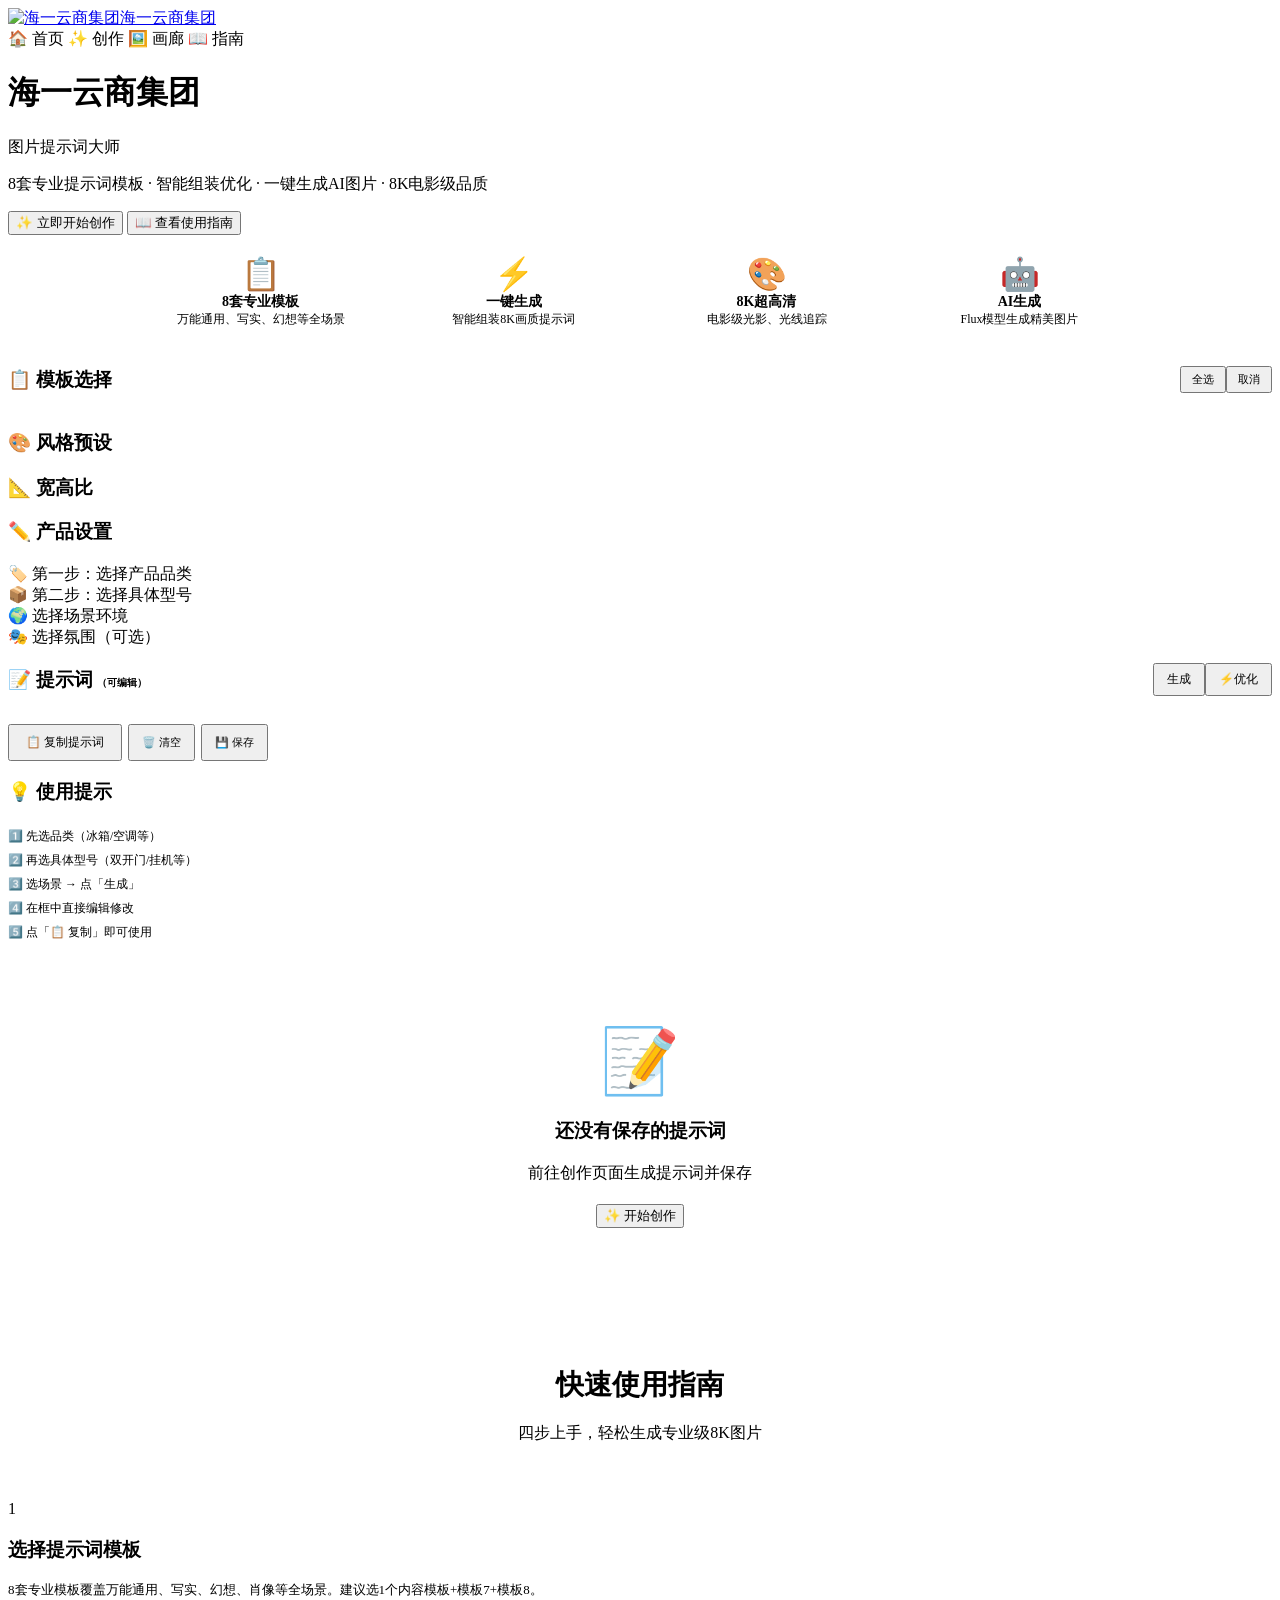
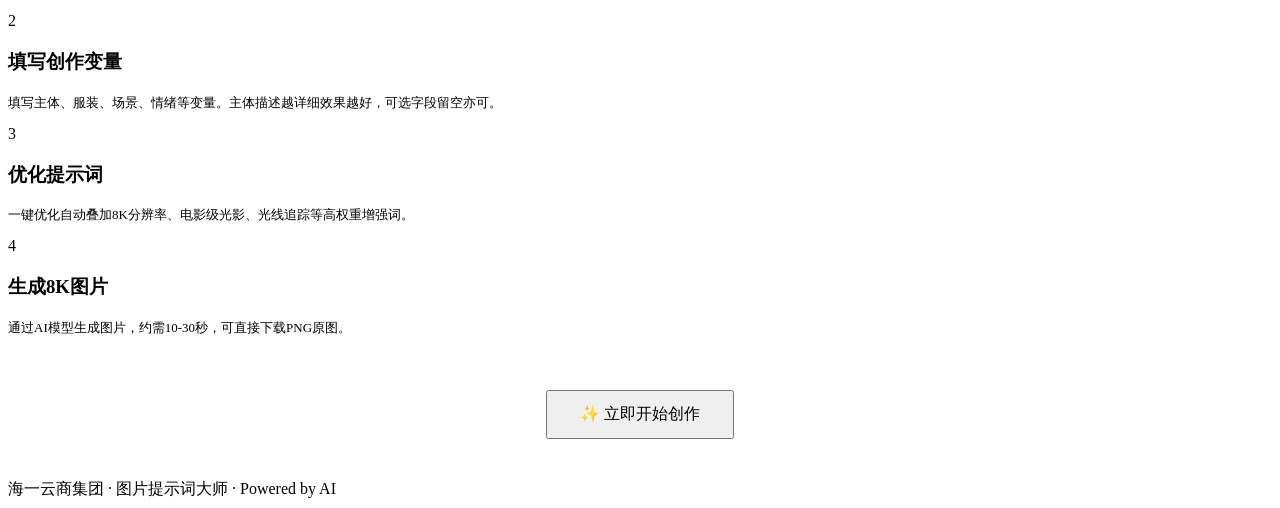
==== deploy.html @ 3faf74d3 "自包含单文件版本" ====
<!DOCTYPE html>
<html lang="zh-CN">
<head>
<meta charset="UTF-8">
<meta name="viewport" content="width=device-width,initial-scale=1.0">
<title>海一云商集团 — 图片提示词大师</title>
<style>CSSPLACEHOLDER</style>
</head>
<body>
<!-- NAV -->
<nav class="nav"><div class="nav-inner">
<a href="javascript:void(0)" class="nav-logo" onclick="showPage('home')">
<img src="[data-uri]" alt="海一云商集团"><span>海一云商集团</span></a>
<div class="nav-links">
<span class="nav-link" id="nav-home" onclick="showPage('home')">🏠 首页</span>
<span class="nav-link" id="nav-create" onclick="showPage('create')">✨ 创作</span>
<span class="nav-link" id="nav-gallery" onclick="showPage('gallery')">🖼️ 画廊</span>
<span class="nav-link" id="nav-guide" onclick="showPage('guide')">📖 指南</span>
</div></div></nav>
<!-- HOME -->
<div class="page active" id="page-home">
<div class="hero"><h1><span class="gradient">海一云商集团</span></h1>
<p class="sub">图片提示词大师</p>
<p class="desc">8套专业提示词模板 · 智能组装优化 · 一键生成AI图片 · 8K电影级品质</p>
<div class="hero-actions">
<button class="btn btn-primary" onclick="showPage('create')">✨ 立即开始创作</button>
<button class="btn btn-secondary" onclick="showPage('guide')">📖 查看使用指南</button>
</div></div>
<div style="max-width:1000px;margin:0 auto;padding:20px">
<div style="display:grid;grid-template-columns:repeat(auto-fit,minmax(200px,1fr));gap:12px">
<div class="panel" style="text-align:center"><div style="font-size:32px">📋</div><div style="font-size:14px;font-weight:600">8套专业模板</div><div style="font-size:12px;color:var(--text3)">万能通用、写实、幻想等全场景</div></div>
<div class="panel" style="text-align:center"><div style="font-size:32px">⚡</div><div style="font-size:14px;font-weight:600">一键生成</div><div style="font-size:12px;color:var(--text3)">智能组装8K画质提示词</div></div>
<div class="panel" style="text-align:center"><div style="font-size:32px">🎨</div><div style="font-size:14px;font-weight:600">8K超高清</div><div style="font-size:12px;color:var(--text3)">电影级光影、光线追踪</div></div>
<div class="panel" style="text-align:center"><div style="font-size:32px">🤖</div><div style="font-size:14px;font-weight:600">AI生成</div><div style="font-size:12px;color:var(--text3)">Flux模型生成精美图片</div></div>
</div></div></div>
<!-- CREATE -->
<div class="page" id="page-create"><div class="create-container">
<div><div class="panel" style="margin-bottom:12px"><div style="display:flex;justify-content:space-between;align-items:center;margin-bottom:12px"><h3>📋 模板选择</h3><div><button class="btn" style="padding:4px 10px;font-size:11px" onclick="selectAllTpl()">全选</button><button class="btn" style="padding:4px 10px;font-size:11px" onclick="deselectAllTpl()">取消</button></div></div><div id="tpl-list"></div></div>
<div class="panel" style="margin-bottom:12px"><h3>🎨 风格预设</h3><div class="tags" id="style-tags"></div></div>
<div class="panel"><h3>📐 宽高比</h3><div class="tags" id="ratio-tags"></div></div></div>
<div><div class="panel"><h3>✏️ 产品设置</h3>
<div class="form-group"><label class="form-label">🏷️ 第一步：选择产品品类</label><div class="tags" id="category-options"></div></div>
<div class="form-group" id="type-area"><label class="form-label">📦 第二步：选择具体型号</label><div id="type-options-row" style="display:none"></div><div id="type-detail"></div><div id="custom-product-row" style="display:none;margin-top:8px"><input class="form-input" id="inp-custom-product" placeholder="输入产品描述..." oninput="updateCustomProduct()"></div></div>
<div class="form-group"><label class="form-label">🌍 选择场景环境</label><div class="tags" id="scene-options"></div><div id="custom-scene-row" style="display:none;margin-top:8px"><input class="form-input" id="inp-custom-scene" placeholder="输入场景描述..." oninput="updateCustomScene()"></div></div>
<div class="form-group"><label class="form-label">🎭 选择氛围（可选）</label><div class="tags" id="mood-options"></div><div id="custom-mood-row" style="display:none;margin-top:8px"><input class="form-input" id="inp-custom-mood" placeholder="输入氛围描述..." oninput="updateCustomMood()"></div></div></div></div>
<div><div class="panel" style="margin-bottom:12px"><div style="display:flex;justify-content:space-between;align-items:center;margin-bottom:12px"><h3>📝 提示词 <span style="font-size:10px;color:var(--text3)">（可编辑）</span></h3><div><button class="btn btn-primary" style="padding:6px 12px;font-size:12px" onclick="generatePrompt(false)">生成</button><button class="btn" style="padding:6px 12px;font-size:12px" onclick="generatePrompt(true)">⚡优化</button></div></div><div id="prompt-area"></div>
<div style="display:flex;gap:6px;margin-top:8px"><button class="btn btn-primary" style="padding:8px 16px;font-size:12px" onclick="copyPrompt()">📋 复制提示词</button><button class="btn" style="padding:6px 12px;font-size:11px" onclick="clearPrompt()">🗑️ 清空</button><button class="btn" style="padding:6px 12px;font-size:11px" onclick="savePrompt()">💾 保存</button><span id="prompt-chars" style="font-size:11px;color:var(--text3);margin-left:auto;align-self:center"></span></div></div>
<div class="panel"><h3>💡 使用提示</h3><div style="font-size:12px;color:var(--text3);line-height:2">1️⃣ 先选品类（冰箱/空调等）<br>2️⃣ 再选具体型号（双开门/挂机等）<br>3️⃣ 选场景 → 点「生成」<br>4️⃣ 在框中直接编辑修改<br>5️⃣ 点「📋 复制」即可使用</div></div></div></div></div>
<!-- GALLERY -->
<div class="page" id="page-gallery"><div class="gallery-grid" id="gallery-grid"><div style="grid-column:1/-1;text-align:center;padding:80px 20px"><div style="font-size:64px;margin-bottom:16px">📝</div><h3>还没有保存的提示词</h3><p style="color:var(--text3);margin:12px 0 20px">前往创作页面生成提示词并保存</p><button class="btn btn-primary" onclick="showPage('create')">✨ 开始创作</button></div></div></div>
<!-- GUIDE -->
<div class="page" id="page-guide"><div class="guide-container"><div style="text-align:center;padding:40px 20px"><h1 style="font-size:28px"><span class="gradient">快速使用指南</span></h1><p style="color:var(--text3);margin-top:8px">四步上手，轻松生成专业级8K图片</p></div>
<div class="guide-steps"><div class="step-card"><div class="num">1</div><h3>选择提示词模板</h3><p style="font-size:13px;color:var(--text2);margin-top:8px">8套专业模板覆盖万能通用、写实、幻想、肖像等全场景。建议选1个内容模板+模板7+模板8。</p></div>
<div class="step-card"><div class="num">2</div><h3>填写创作变量</h3><p style="font-size:13px;color:var(--text2);margin-top:8px">填写主体、服装、场景、情绪等变量。主体描述越详细效果越好，可选字段留空亦可。</p></div>
<div class="step-card"><div class="num">3</div><h3>优化提示词</h3><p style="font-size:13px;color:var(--text2);margin-top:8px">一键优化自动叠加8K分辨率、电影级光影、光线追踪等高权重增强词。</p></div>
<div class="step-card"><div class="num">4</div><h3>生成8K图片</h3><p style="font-size:13px;color:var(--text2);margin-top:8px">通过AI模型生成图片，约需10-30秒，可直接下载PNG原图。</p></div></div>
<div style="text-align:center;padding:40px"><button class="btn btn-primary" style="padding:12px 32px;font-size:16px" onclick="showPage('create')">✨ 立即开始创作</button></div></div></div>
<footer class="footer">海一云商集团 · 图片提示词大师 · Powered by AI</footer>
<script>JSPLACEHOLDER</script>
</body>
</html>
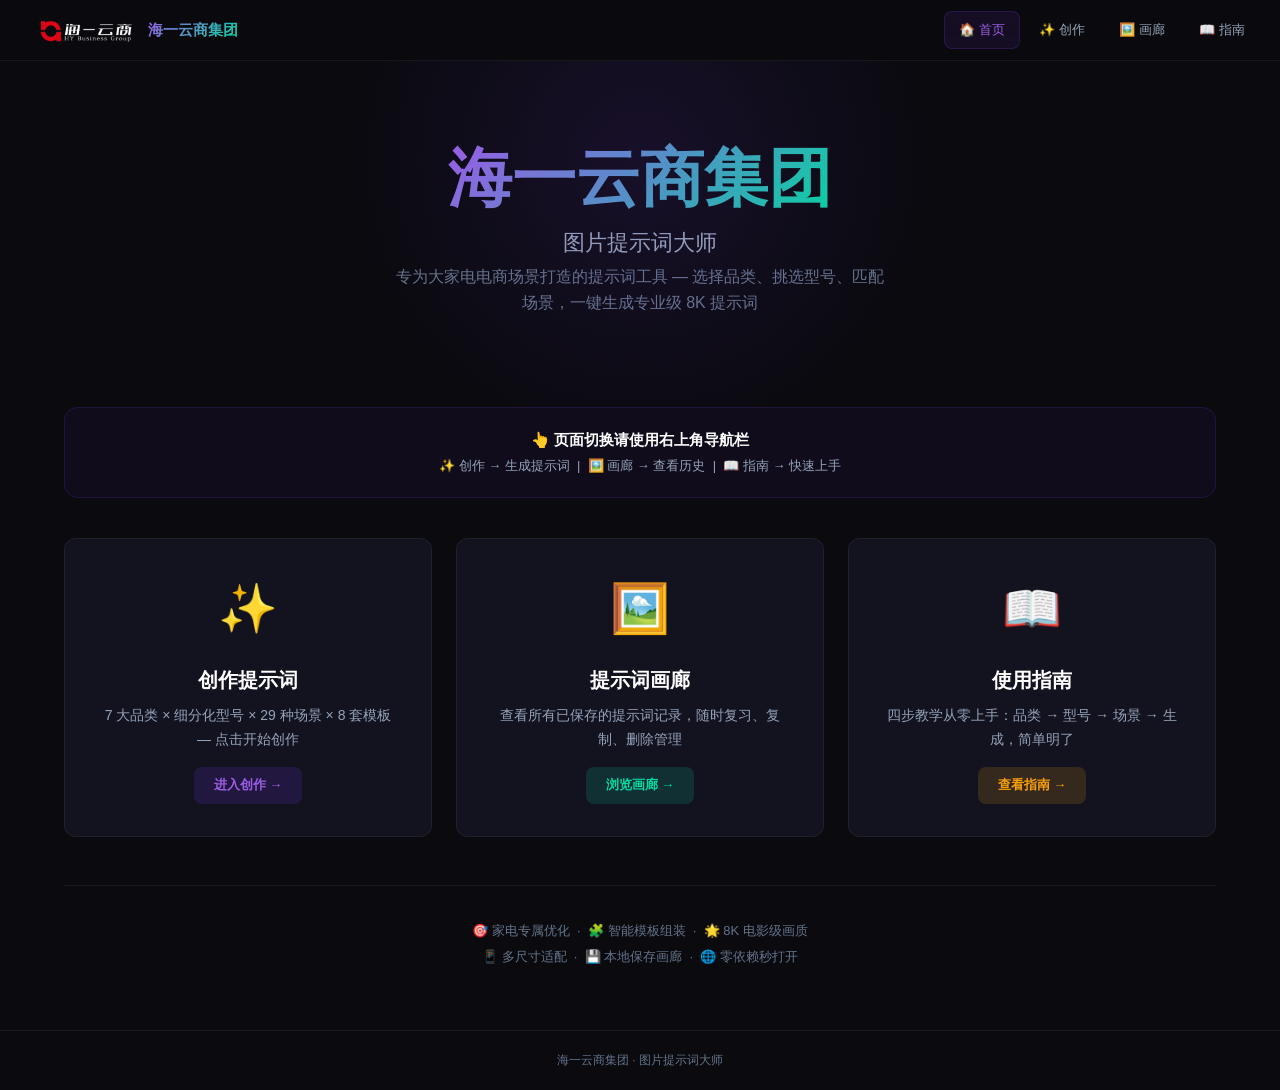
==== commit 2054d205: "添加deploy.html副本" ====
--- a/deploy.html
+++ b/deploy.html
@@ -4,58 +4,855 @@
 <meta charset="UTF-8">
 <meta name="viewport" content="width=device-width,initial-scale=1.0">
 <title>海一云商集团 — 图片提示词大师</title>
-<style>CSSPLACEHOLDER</style>
+<style>/* 海一云商集团 - 图片提示词大师 样式表 */
+:root {
+  --bg: #0A0A0F;
+  --surface: #131320;
+  --border: rgba(255,255,255,0.06);
+  --text: #E2E8F0;
+  --text2: #94A3B8;
+  --text3: #64748B;
+  --violet: #7C3AED;
+  --violet2: #9B5DE5;
+  --teal: #06D6A0;
+  --red: #EF4444;
+  --amber: #F59E0B;
+}
+* { margin:0; padding:0; box-sizing:border-box; }
+body {
+  font-family: -apple-system, BlinkMacSystemFont, 'Segoe UI', 'PingFang SC', 'Microsoft YaHei', sans-serif;
+  background: var(--bg);
+  color: var(--text);
+  min-height: 100vh;
+  line-height: 1.6;
+}
+::-webkit-scrollbar { width:6px; }
+::-webkit-scrollbar-track { background:transparent; }
+::-webkit-scrollbar-thumb { background:rgba(124,58,237,0.3); border-radius:3px; }
+
+/* === NAV === */
+.nav { position:fixed; top:0; left:0; right:0; z-index:100; background:rgba(10,10,15,0.85); backdrop-filter:blur(20px); border-bottom:1px solid var(--border); }
+.nav-inner { max-width:1400px; margin:0 auto; padding:0 20px; display:flex; align-items:center; justify-content:space-between; height:60px; }
+.nav-logo { display:flex; align-items:center; gap:10px; text-decoration:none; }
+.nav-logo img { height:32px; width:auto; }
+.nav-logo span { font-size:15px; font-weight:700; background:linear-gradient(135deg, var(--violet2), var(--teal)); -webkit-background-clip:text; -webkit-text-fill-color:transparent; }
+.nav-links { display:flex; gap:4px; }
+.nav-link { display:inline-flex; align-items:center; gap:4px; padding:8px 14px; border-radius:8px; font-size:13px; font-weight:500; text-decoration:none; color:var(--text2); transition:all 0.2s; border:1px solid transparent; cursor:pointer; }
+.nav-link:hover { color:var(--text); background:rgba(255,255,255,0.04); }
+.nav-link.active { color:var(--violet2); background:rgba(124,58,237,0.1); border-color:rgba(124,58,237,0.2); }
+.nav-link .icon { font-size:14px; }
+
+/* === PAGES === */
+.page { display:none; min-height:100vh; padding-top:60px; }
+.page.active { display:block; }
+
+/* === HERO/LANDING === */
+.hero { position:relative; padding:80px 20px 60px; text-align:center; overflow:hidden; }
+.hero::before { content:''; position:absolute; top:-200px; left:50%; transform:translateX(-50%); width:600px; height:600px; background:radial-gradient(circle, rgba(124,58,237,0.12) 0%, transparent 70%); }
+.hero-badge { display:inline-flex; align-items:center; gap:8px; padding:6px 16px; border-radius:20px; background:rgba(19,19,32,0.6); border:1px solid var(--border); font-size:13px; color:var(--text2); margin-bottom:24px; }
+.hero-badge .dot { width:8px; height:8px; border-radius:50%; background:var(--teal); animation:pulse 2s infinite; }
+@keyframes pulse { 0%,100%{opacity:1} 50%{opacity:0.3} }
+.hero h1 { font-size:clamp(28px,6vw,64px); font-weight:800; margin-bottom:8px; line-height:1.2; }
+.hero h1 .white { color:#fff; }
+.hero h1 .gradient { background:linear-gradient(135deg, var(--violet2), var(--teal)); -webkit-background-clip:text; -webkit-text-fill-color:transparent; }
+.hero p.sub { font-size:clamp(15px,2.5vw,22px); color:var(--text2); margin-bottom:4px; }
+.hero p.desc { font-size:clamp(13px,2vw,16px); color:var(--text3); max-width:500px; margin:0 auto 32px; }
+.hero-actions { display:flex; flex-direction:row; justify-content:center; gap:16px; flex-wrap:wrap; margin-bottom:40px; }
+.hero-actions .nav-icon { width:56px; height:56px; display:flex; align-items:center; justify-content:center; border-radius:14px; font-size:24px; text-decoration:none; background:var(--surface); border:1px solid var(--border); transition:all 0.25s; }
+.hero-actions .nav-icon:hover { border-color:rgba(124,58,237,0.4); background:rgba(124,58,237,0.08); transform:translateY(-2px); }
+.hero-pics { display:grid; grid-template-columns:repeat(3,1fr); gap:12px; max-width:700px; margin:0 auto; }
+.hero-pic { border-radius:14px; aspect-ratio:4/3; border:1px solid var(--border); background:var(--surface); display:flex; align-items:center; justify-content:center; font-size:36px; opacity:0.5; }
+
+/* === BUTTONS === */
+.btn { display:inline-flex; align-items:center; gap:6px; padding:10px 24px; border-radius:10px; font-size:14px; font-weight:600; cursor:pointer; border:none; transition:all 0.25s; text-decoration:none; }
+.btn-gradient { background:linear-gradient(135deg, var(--violet), #6D28D9); color:#fff; box-shadow:0 4px 20px rgba(124,58,237,0.3); }
+.btn-gradient:hover { transform:translateY(-1px); box-shadow:0 6px 30px rgba(124,58,237,0.5); }
+.btn-outline { background:rgba(255,255,255,0.04); border:1px solid var(--border); color:var(--text); }
+.btn-outline:hover { background:rgba(255,255,255,0.08); }
+.btn-sm { padding:6px 14px; font-size:12px; border-radius:7px; }
+.btn-xs { padding:4px 10px; font-size:11px; border-radius:6px; }
+.btn-icon { padding:8px; border-radius:8px; background:rgba(255,255,255,0.04); border:1px solid var(--border); color:var(--text2); cursor:pointer; font-size:16px; }
+
+/* === CARDS === */
+.card { background:var(--surface); border:1px solid var(--border); border-radius:12px; padding:16px; transition:all 0.25s; }
+.card:hover { border-color:rgba(124,58,237,0.3); box-shadow:0 4px 20px rgba(124,58,237,0.08); }
+.card-sm { padding:12px; border-radius:10px; }
+
+/* === CREATE PAGE LAYOUT === */
+.create-layout { display:grid; grid-template-columns:280px 1fr 380px; gap:16px; max-width:1500px; margin:0 auto; padding:16px 20px; min-height:calc(100vh - 140px); }
+@media (max-width:1200px) { 
+  .create-layout { grid-template-columns:260px 1fr; }
+  .create-right { grid-column:1/-1; }
+}
+@media (max-width:768px) {
+  .create-layout { grid-template-columns:1fr; }
+}
+.create-left, .create-mid, .create-right { display:flex; flex-direction:column; gap:12px; }
+
+/* === TEMPLATE CARDS === */
+.tpl-item { cursor:pointer; background:var(--surface); border:1px solid var(--border); border-radius:10px; padding:12px; margin-bottom:8px; transition:all 0.25s; }
+.tpl-item:hover { border-color:rgba(124,58,237,0.3); }
+.tpl-item.selected { border-color:var(--violet2); background:rgba(124,58,237,0.08); box-shadow:0 0 20px rgba(124,58,237,0.1); }
+.tpl-item .tpl-header { display:flex; align-items:flex-start; gap:8px; }
+.tpl-item .tpl-icon { font-size:18px; flex-shrink:0; }
+.tpl-item .tpl-name { font-size:13px; font-weight:600; color:var(--text); }
+.tpl-item.selected .tpl-name { color:var(--violet2); }
+.tpl-item .tpl-desc { font-size:11px; color:var(--text3); margin-top:4px; }
+.tpl-item .tpl-tag { display:inline-block; padding:2px 6px; border-radius:4px; font-size:10px; margin-right:4px; }
+.tpl-item .tpl-tag.rec { background:rgba(6,214,160,0.1); color:var(--teal); border:1px solid rgba(6,214,160,0.2); }
+
+/* === FORM === */
+.form-group { margin-bottom:12px; }
+.form-label { display:block; font-size:12px; color:var(--text2); margin-bottom:4px; font-weight:500; }
+.form-input, .form-textarea { width:100%; padding:10px 12px; background:rgba(255,255,255,0.03); border:1px solid var(--border); border-radius:8px; color:var(--text); font-size:13px; font-family:inherit; outline:none; transition:border 0.2s; resize:none; }
+.form-input:focus, .form-textarea:focus { border-color:rgba(124,58,237,0.5); box-shadow:0 0 0 3px rgba(124,58,237,0.08); background:rgba(255,255,255,0.05); }
+.form-input::placeholder, .form-textarea::placeholder { color:var(--text3); }
+.form-textarea { min-height:80px; }
+
+/* === STYLE TAGS === */
+.style-tags { display:flex; flex-wrap:wrap; gap:6px; }
+.style-tag { padding:6px 12px; border-radius:6px; font-size:11px; cursor:pointer; border:1px solid var(--border); background:rgba(255,255,255,0.02); color:var(--text3); transition:all 0.2s; }
+.style-tag:hover { border-color:rgba(255,255,255,0.12); color:var(--text2); }
+.style-tag.active { background:rgba(124,58,237,0.12); border-color:rgba(124,58,237,0.3); color:var(--violet2); }
+
+/* === GENERIC TAGS (品类/场景/氛围) === */
+.tags { display:flex; flex-wrap:wrap; gap:8px; }
+.tag { display:inline-flex; align-items:center; gap:4px; padding:8px 14px; border-radius:8px; font-size:13px; cursor:pointer; border:1px solid var(--border); background:rgba(255,255,255,0.03); color:var(--text2); transition:all 0.2s; user-select:none; }
+.tag:hover { border-color:rgba(255,255,255,0.15); background:rgba(255,255,255,0.05); color:var(--text); }
+.tag.active { background:rgba(124,58,237,0.12); border-color:rgba(124,58,237,0.35); color:var(--violet2); }
+
+/* === RATIO TAGS === */
+.ratio-tags { display:flex; flex-wrap:wrap; gap:6px; }
+.ratio-tag { padding:6px 10px; border-radius:6px; font-size:11px; font-family:monospace; cursor:pointer; border:1px solid var(--border); background:rgba(255,255,255,0.02); color:var(--text3); transition:all 0.2s; }
+.ratio-tag:hover { border-color:rgba(255,255,255,0.12); color:var(--text2); }
+.ratio-tag.active { background:rgba(124,58,237,0.12); border-color:rgba(124,58,237,0.3); color:var(--violet2); }
+
+/* === PROMPT PREVIEW === */
+.prompt-box { background:rgba(0,0,0,0.3); border:1px solid var(--border); border-radius:10px; padding:14px; min-height:200px; max-height:400px; overflow-y:auto; font-size:13px; color:var(--text); white-space:pre-wrap; line-height:1.8; font-family:inherit; }
+.prompt-box.empty { display:flex; align-items:center; justify-content:center; color:var(--text3); font-size:13px; min-height:200px; }
+.prompt-stats { display:flex; gap:16px; font-size:11px; color:var(--text3); margin-top:8px; }
+.prompt-edit { width:100%; background:rgba(0,0,0,0.3); border:1px solid var(--border); border-radius:10px; padding:14px; min-height:200px; font-size:13px; line-height:1.8; color:var(--text); resize:vertical; font-family:inherit; outline:none; }
+.prompt-edit:focus { border-color:rgba(124,58,237,0.5); box-shadow:0 0 0 3px rgba(124,58,237,0.08); }
+.prompt-placeholder { background:rgba(0,0,0,0.3); border:1px solid var(--border); border-radius:10px; padding:40px 14px; text-align:center; color:var(--text3); font-size:13px; min-height:200px; display:flex; align-items:center; justify-content:center; }
+
+/* === IMAGE DISPLAY === */
+.img-display { background:var(--surface); border:1px solid var(--border); border-radius:12px; overflow:hidden; }
+.img-display .placeholder { display:flex; flex-direction:column; align-items:center; justify-content:center; padding:40px; color:var(--text3); }
+.img-display .placeholder .icon { font-size:48px; margin-bottom:12px; }
+.img-display img { width:100%; display:block; }
+.img-actions { display:flex; gap:8px; padding:10px; background:rgba(0,0,0,0.5); }
+
+/* === GALLERY === */
+.gallery-grid { display:grid; grid-template-columns:repeat(auto-fill,minmax(260px,1fr)); gap:16px; max-width:1400px; margin:0 auto; padding:20px; }
+.gallery-card { cursor:pointer; overflow:hidden; }
+.gallery-card .thumb { aspect-ratio:4/3; background:rgba(0,0,0,0.3); overflow:hidden; }
+.gallery-card .thumb img { width:100%; height:100%; object-fit:cover; transition:transform 0.3s; }
+.gallery-card:hover .thumb img { transform:scale(1.05); }
+.gallery-card .info { padding:10px; }
+.gallery-card .info .prompt { font-size:11px; color:var(--text3); line-height:1.4; display:-webkit-box; -webkit-line-clamp:2; -webkit-box-orient:vertical; overflow:hidden; }
+.gallery-card .info .date { font-size:10px; color:var(--text3); margin-top:4px; }
+.gallery-empty { text-align:center; padding:80px 20px; }
+
+/* === GUIDE === */
+.guide-steps { display:grid; grid-template-columns:repeat(auto-fit,minmax(280px,1fr)); gap:16px; max-width:1200px; margin:0 auto; padding:20px; }
+.guide-step { padding:24px; }
+.guide-step .step-num { width:40px; height:40px; border-radius:10px; background:rgba(124,58,237,0.15); display:flex; align-items:center; justify-content:center; font-size:14px; font-weight:700; color:var(--violet2); margin-bottom:12px; }
+.guide-step h3 { font-size:16px; margin-bottom:8px; }
+.guide-step p { font-size:13px; color:var(--text2); line-height:1.6; }
+.guide-step ul { margin-top:12px; padding-left:16px; }
+.guide-step li { font-size:12px; color:var(--text3); margin-bottom:4px; }
+.guide-title { text-align:center; padding:40px 20px 20px; }
+
+/* === MODAL === */
+.modal-overlay { position:fixed; inset:0; z-index:200; background:rgba(0,0,0,0.6); backdrop-filter:blur(4px); display:flex; align-items:center; justify-content:center; padding:20px; }
+.modal-content { background:var(--surface); border:1px solid var(--border); border-radius:16px; max-width:700px; width:100%; max-height:80vh; overflow-y:auto; }
+.modal-header { display:flex; align-items:center; justify-content:space-between; padding:16px 20px; border-bottom:1px solid var(--border); }
+.modal-header h3 { font-size:15px; }
+.modal-close { background:none; border:none; color:var(--text2); cursor:pointer; font-size:20px; padding:4px; }
+.modal-body { padding:20px; }
+.modal-body img { width:100%; border-radius:10px; margin-bottom:16px; }
+.modal-body .mprompt { background:rgba(0,0,0,0.3); border-radius:10px; padding:12px; font-size:12px; color:var(--text3); white-space:pre-wrap; max-height:160px; overflow-y:auto; margin-bottom:12px; }
+
+/* === SPINNER === */
+.spinner { width:40px; height:40px; border:3px solid rgba(124,58,237,0.15); border-top-color:var(--violet2); border-radius:50%; animation:spin 0.8s linear infinite; margin:0 auto 12px; }
+@keyframes spin { to{transform:rotate(360deg)} }
+.gen-status { text-align:center; padding:30px; }
+
+/* === TOAST === */
+.toast { position:fixed; bottom:24px; left:50%; transform:translateX(-50%); background:var(--surface); border:1px solid var(--border); padding:10px 20px; border-radius:10px; font-size:13px; z-index:300; animation:toastIn 0.3s ease; }
+@keyframes toastIn { from{opacity:0;transform:translateX(-50%) translateY(10px)} to{opacity:1;transform:translateX(-50%) translateY(0)} }
+
+/* === FOOTER === */
+.footer { border-top:1px solid var(--border); padding:20px; text-align:center; font-size:12px; color:var(--text3); }
+
+/* === FEATURE CARDS === */
+.feature-grid { align-items:stretch; }
+.feature-grid .card { min-height:160px; height:100%; }
+/* === RESPONSIVE === */
+@media (max-width:640px) { .feature-grid { grid-template-columns:1fr!important; } }
+@media (max-width:640px) {
+  .nav-link span.label { display:none; }
+  .nav-link { padding:8px 10px; }
+  .hero { padding:60px 16px 40px; }
+  .hero-pics { grid-template-columns:1fr; max-width:300px; }
+  .guide-steps { grid-template-columns:1fr; }
+  .gallery-grid { grid-template-columns:repeat(auto-fill,minmax(160px,1fr)); gap:10px; padding:12px; }
+}
+</style>
 </head>
 <body>
-<!-- NAV -->
 <nav class="nav"><div class="nav-inner">
-<a href="javascript:void(0)" class="nav-logo" onclick="showPage('home')">
-<img src="[data-uri]" alt="海一云商集团"><span>海一云商集团</span></a>
-<div class="nav-links">
-<span class="nav-link" id="nav-home" onclick="showPage('home')">🏠 首页</span>
-<span class="nav-link" id="nav-create" onclick="showPage('create')">✨ 创作</span>
-<span class="nav-link" id="nav-gallery" onclick="showPage('gallery')">🖼️ 画廊</span>
-<span class="nav-link" id="nav-guide" onclick="showPage('guide')">📖 指南</span>
-</div></div></nav>
-<!-- HOME -->
+<a href="javascript:void(0)" class="nav-logo" onclick="showPage('home')"><img src="[data-uri]" alt="海一云商集团"><span>海一云商集团</span></a>
+<div class="nav-links"><span class="nav-link active" id="nav-home" style="cursor:pointer" onclick="showPage('home')">🏠 <span class="label">首页</span></span><span class="nav-link" id="nav-create" style="cursor:pointer" onclick="showPage('create')">✨ <span class="label">创作</span></span><span class="nav-link" id="nav-gallery" style="cursor:pointer" onclick="showPage('gallery')">🖼️ <span class="label">画廊</span></span><span class="nav-link" id="nav-guide" style="cursor:pointer" onclick="showPage('guide')">📖 <span class="label">指南</span></span></div></div></nav>
 <div class="page active" id="page-home">
-<div class="hero"><h1><span class="gradient">海一云商集团</span></h1>
-<p class="sub">图片提示词大师</p>
-<p class="desc">8套专业提示词模板 · 智能组装优化 · 一键生成AI图片 · 8K电影级品质</p>
-<div class="hero-actions">
-<button class="btn btn-primary" onclick="showPage('create')">✨ 立即开始创作</button>
-<button class="btn btn-secondary" onclick="showPage('guide')">📖 查看使用指南</button>
+<div class="hero"><h1><span class="gradient">海一云商集团</span></h1><p class="sub">图片提示词大师</p><p class="desc">专为大家电电商场景打造的提示词工具 — 选择品类、挑选型号、匹配场景，一键生成专业级 8K 提示词</p></div>
+
+<div style="max-width:1200px;margin:0 auto;padding:0 24px 60px">
+
+<!-- 操作提示 -->
+<div style="text-align:center;margin-bottom:40px;padding:20px;background:rgba(124,58,237,0.06);border:1px solid rgba(124,58,237,0.15);border-radius:14px">
+<div style="font-size:15px;font-weight:600;color:#fff;margin-bottom:4px">👆 页面切换请使用右上角导航栏</div>
+<div style="font-size:13px;color:var(--text2)">✨ 创作 → 生成提示词 &nbsp;|&nbsp; 🖼️ 画廊 → 查看历史 &nbsp;|&nbsp; 📖 指南 → 快速上手</div>
+</div>
+
+<!-- 三大入口 -->
+<div style="display:grid;grid-template-columns:repeat(auto-fit,minmax(320px,1fr));gap:24px;margin-bottom:48px">
+
+<div class="card" style="padding:32px;cursor:pointer;text-align:center;transition:all 0.3s" onclick="showPage('create')" onmouseover="this.style.borderColor='rgba(124,58,237,0.5)';this.style.transform='translateY(-4px)'" onmouseout="this.style.borderColor='rgba(255,255,255,0.06)';this.style.transform='translateY(0)'">
+<div style="font-size:48px;margin-bottom:16px">✨</div>
+<div style="font-size:20px;font-weight:700;margin-bottom:8px;color:#fff">创作提示词</div>
+<div style="font-size:14px;color:var(--text2);line-height:1.7;margin-bottom:16px">7 大品类 × 细分化型号 × 29 种场景 × 8 套模板 — 点击开始创作</div>
+<div style="display:inline-block;padding:8px 20px;background:rgba(124,58,237,0.15);color:var(--violet2);border-radius:8px;font-size:13px;font-weight:600">进入创作 →</div>
+</div>
+
+<div class="card" style="padding:32px;cursor:pointer;text-align:center;transition:all 0.3s" onclick="showPage('gallery')" onmouseover="this.style.borderColor='rgba(6,214,160,0.5)';this.style.transform='translateY(-4px)'" onmouseout="this.style.borderColor='rgba(255,255,255,0.06)';this.style.transform='translateY(0)'">
+<div style="font-size:48px;margin-bottom:16px">🖼️</div>
+<div style="font-size:20px;font-weight:700;margin-bottom:8px;color:#fff">提示词画廊</div>
+<div style="font-size:14px;color:var(--text2);line-height:1.7;margin-bottom:16px">查看所有已保存的提示词记录，随时复习、复制、删除管理</div>
+<div style="display:inline-block;padding:8px 20px;background:rgba(6,214,160,0.15);color:var(--teal);border-radius:8px;font-size:13px;font-weight:600">浏览画廊 →</div>
+</div>
+
+<div class="card" style="padding:32px;cursor:pointer;text-align:center;transition:all 0.3s" onclick="showPage('guide')" onmouseover="this.style.borderColor='rgba(245,158,11,0.5)';this.style.transform='translateY(-4px)'" onmouseout="this.style.borderColor='rgba(255,255,255,0.06)';this.style.transform='translateY(0)'">
+<div style="font-size:48px;margin-bottom:16px">📖</div>
+<div style="font-size:20px;font-weight:700;margin-bottom:8px;color:#fff">使用指南</div>
+<div style="font-size:14px;color:var(--text2);line-height:1.7;margin-bottom:16px">四步教学从零上手：品类 → 型号 → 场景 → 生成，简单明了</div>
+<div style="display:inline-block;padding:8px 20px;background:rgba(245,158,11,0.15);color:var(--amber);border-radius:8px;font-size:13px;font-weight:600">查看指南 →</div>
+</div>
+
+</div>
+
+<!-- 亮点摘要 -->
+<div style="text-align:center;padding-top:32px;border-top:1px solid var(--border)">
+<div style="font-size:13px;color:var(--text3);line-height:2">
+🎯 家电专属优化 &nbsp;·&nbsp; 🧩 智能模板组装 &nbsp;·&nbsp; 🌟 8K 电影级画质<br>
+📱 多尺寸适配 &nbsp;·&nbsp; 💾 本地保存画廊 &nbsp;·&nbsp; 🌐 零依赖秒打开
+</div>
+</div>
+
 </div></div>
-<div style="max-width:1000px;margin:0 auto;padding:20px">
-<div style="display:grid;grid-template-columns:repeat(auto-fit,minmax(200px,1fr));gap:12px">
-<div class="panel" style="text-align:center"><div style="font-size:32px">📋</div><div style="font-size:14px;font-weight:600">8套专业模板</div><div style="font-size:12px;color:var(--text3)">万能通用、写实、幻想等全场景</div></div>
-<div class="panel" style="text-align:center"><div style="font-size:32px">⚡</div><div style="font-size:14px;font-weight:600">一键生成</div><div style="font-size:12px;color:var(--text3)">智能组装8K画质提示词</div></div>
-<div class="panel" style="text-align:center"><div style="font-size:32px">🎨</div><div style="font-size:14px;font-weight:600">8K超高清</div><div style="font-size:12px;color:var(--text3)">电影级光影、光线追踪</div></div>
-<div class="panel" style="text-align:center"><div style="font-size:32px">🤖</div><div style="font-size:14px;font-weight:600">AI生成</div><div style="font-size:12px;color:var(--text3)">Flux模型生成精美图片</div></div>
-</div></div></div>
-<!-- CREATE -->
-<div class="page" id="page-create"><div class="create-container">
-<div><div class="panel" style="margin-bottom:12px"><div style="display:flex;justify-content:space-between;align-items:center;margin-bottom:12px"><h3>📋 模板选择</h3><div><button class="btn" style="padding:4px 10px;font-size:11px" onclick="selectAllTpl()">全选</button><button class="btn" style="padding:4px 10px;font-size:11px" onclick="deselectAllTpl()">取消</button></div></div><div id="tpl-list"></div></div>
-<div class="panel" style="margin-bottom:12px"><h3>🎨 风格预设</h3><div class="tags" id="style-tags"></div></div>
-<div class="panel"><h3>📐 宽高比</h3><div class="tags" id="ratio-tags"></div></div></div>
-<div><div class="panel"><h3>✏️ 产品设置</h3>
-<div class="form-group"><label class="form-label">🏷️ 第一步：选择产品品类</label><div class="tags" id="category-options"></div></div>
-<div class="form-group" id="type-area"><label class="form-label">📦 第二步：选择具体型号</label><div id="type-options-row" style="display:none"></div><div id="type-detail"></div><div id="custom-product-row" style="display:none;margin-top:8px"><input class="form-input" id="inp-custom-product" placeholder="输入产品描述..." oninput="updateCustomProduct()"></div></div>
-<div class="form-group"><label class="form-label">🌍 选择场景环境</label><div class="tags" id="scene-options"></div><div id="custom-scene-row" style="display:none;margin-top:8px"><input class="form-input" id="inp-custom-scene" placeholder="输入场景描述..." oninput="updateCustomScene()"></div></div>
-<div class="form-group"><label class="form-label">🎭 选择氛围（可选）</label><div class="tags" id="mood-options"></div><div id="custom-mood-row" style="display:none;margin-top:8px"><input class="form-input" id="inp-custom-mood" placeholder="输入氛围描述..." oninput="updateCustomMood()"></div></div></div></div>
-<div><div class="panel" style="margin-bottom:12px"><div style="display:flex;justify-content:space-between;align-items:center;margin-bottom:12px"><h3>📝 提示词 <span style="font-size:10px;color:var(--text3)">（可编辑）</span></h3><div><button class="btn btn-primary" style="padding:6px 12px;font-size:12px" onclick="generatePrompt(false)">生成</button><button class="btn" style="padding:6px 12px;font-size:12px" onclick="generatePrompt(true)">⚡优化</button></div></div><div id="prompt-area"></div>
-<div style="display:flex;gap:6px;margin-top:8px"><button class="btn btn-primary" style="padding:8px 16px;font-size:12px" onclick="copyPrompt()">📋 复制提示词</button><button class="btn" style="padding:6px 12px;font-size:11px" onclick="clearPrompt()">🗑️ 清空</button><button class="btn" style="padding:6px 12px;font-size:11px" onclick="savePrompt()">💾 保存</button><span id="prompt-chars" style="font-size:11px;color:var(--text3);margin-left:auto;align-self:center"></span></div></div>
-<div class="panel"><h3>💡 使用提示</h3><div style="font-size:12px;color:var(--text3);line-height:2">1️⃣ 先选品类（冰箱/空调等）<br>2️⃣ 再选具体型号（双开门/挂机等）<br>3️⃣ 选场景 → 点「生成」<br>4️⃣ 在框中直接编辑修改<br>5️⃣ 点「📋 复制」即可使用</div></div></div></div></div>
-<!-- GALLERY -->
-<div class="page" id="page-gallery"><div class="gallery-grid" id="gallery-grid"><div style="grid-column:1/-1;text-align:center;padding:80px 20px"><div style="font-size:64px;margin-bottom:16px">📝</div><h3>还没有保存的提示词</h3><p style="color:var(--text3);margin:12px 0 20px">前往创作页面生成提示词并保存</p><button class="btn btn-primary" onclick="showPage('create')">✨ 开始创作</button></div></div></div>
-<!-- GUIDE -->
-<div class="page" id="page-guide"><div class="guide-container"><div style="text-align:center;padding:40px 20px"><h1 style="font-size:28px"><span class="gradient">快速使用指南</span></h1><p style="color:var(--text3);margin-top:8px">四步上手，轻松生成专业级8K图片</p></div>
-<div class="guide-steps"><div class="step-card"><div class="num">1</div><h3>选择提示词模板</h3><p style="font-size:13px;color:var(--text2);margin-top:8px">8套专业模板覆盖万能通用、写实、幻想、肖像等全场景。建议选1个内容模板+模板7+模板8。</p></div>
-<div class="step-card"><div class="num">2</div><h3>填写创作变量</h3><p style="font-size:13px;color:var(--text2);margin-top:8px">填写主体、服装、场景、情绪等变量。主体描述越详细效果越好，可选字段留空亦可。</p></div>
-<div class="step-card"><div class="num">3</div><h3>优化提示词</h3><p style="font-size:13px;color:var(--text2);margin-top:8px">一键优化自动叠加8K分辨率、电影级光影、光线追踪等高权重增强词。</p></div>
-<div class="step-card"><div class="num">4</div><h3>生成8K图片</h3><p style="font-size:13px;color:var(--text2);margin-top:8px">通过AI模型生成图片，约需10-30秒，可直接下载PNG原图。</p></div></div>
-<div style="text-align:center;padding:40px"><button class="btn btn-primary" style="padding:12px 32px;font-size:16px" onclick="showPage('create')">✨ 立即开始创作</button></div></div></div>
-<footer class="footer">海一云商集团 · 图片提示词大师 · Powered by AI</footer>
-<script>JSPLACEHOLDER</script>
+<div class="page" id="page-create"><div class="create-layout">
+<div><div class="card" style="margin-bottom:12px"><div style="display:flex;justify-content:space-between;align-items:center;margin-bottom:12px"><span style="font-size:13px;font-weight:600">📋 模板选择</span><div><button class="btn btn-xs btn-outline" onclick="selectAllTpl()">全选</button><button class="btn btn-xs btn-outline" onclick="deselectAllTpl()">取消</button></div></div><div id="tpl-list"></div></div><div class="card card-sm" style="margin-bottom:12px"><div style="font-size:11px;color:var(--text2);margin-bottom:8px">🎨 风格预设</div><div class="style-tags" id="style-tags"></div></div><div class="card card-sm"><div style="font-size:11px;color:var(--text2);margin-bottom:8px">📐 宽高比</div><div class="ratio-tags" id="ratio-tags"></div></div></div>
+<div><div class="card"><div style="font-size:13px;font-weight:600;margin-bottom:12px;display:flex;align-items:center;gap:8px"><span style="background:rgba(124,58,237,0.12);color:var(--violet2);padding:2px 10px;border-radius:6px;font-size:11px">第一步</span> 选择产品品类</div><div class="tags" id="category-options" style="margin-bottom:4px"></div></div>
+    
+<div class="card"><div style="font-size:13px;font-weight:600;margin-bottom:12px;display:flex;align-items:center;gap:8px"><span style="background:rgba(124,58,237,0.12);color:var(--violet2);padding:2px 10px;border-radius:6px;font-size:11px">第二步</span> 选择产品类型</div><div id="type-options-row"></div><div id="type-detail"></div><div id="custom-product-row" style="display:none;margin-top:8px"><input class="form-input" id="inp-custom-product" placeholder="输入产品描述..." oninput="updateCustomProduct()"></div></div>
+
+<div class="card"><div style="font-size:13px;font-weight:600;margin-bottom:12px;display:flex;align-items:center;gap:8px"><span style="background:rgba(124,58,237,0.12);color:var(--violet2);padding:2px 10px;border-radius:6px;font-size:11px">第三步</span> 选择场景环境</div><div class="tags" id="scene-options"></div><div id="custom-scene-row" style="display:none;margin-top:8px"><input class="form-input" id="inp-custom-scene" placeholder="输入场景描述..." oninput="updateCustomScene()"></div></div>
+
+<div class="card"><div style="font-size:13px;font-weight:600;margin-bottom:12px;display:flex;align-items:center;gap:8px"><span style="background:rgba(124,58,237,0.12);color:var(--violet2);padding:2px 10px;border-radius:6px;font-size:11px">第四步</span> 选择氛围（可选）</div><div class="tags" id="mood-options"></div><div id="custom-mood-row" style="display:none;margin-top:8px"><input class="form-input" id="inp-custom-mood" placeholder="输入氛围描述..." oninput="updateCustomMood()"></div></div></div>
+<div><div class="card" style="margin-bottom:12px"><div style="display:flex;justify-content:space-between;align-items:center;margin-bottom:12px"><span style="font-size:13px;font-weight:600">📝 提示词 <span style="font-size:10px;color:var(--text3)">（可编辑）</span></span><div><button class="btn btn-sm btn-outline" style="color:var(--violet2)" onclick="generatePrompt(false)">生成提示词</button><button class="btn btn-sm btn-outline" style="color:var(--teal)" onclick="generatePrompt(true)">⚡ 一键优化</button></div></div><div id="prompt-area"></div><div style="display:flex;gap:6px;margin-top:10px"><button class="btn btn-sm btn-outline" onclick="copyPrompt()">📋 复制提示词</button><button class="btn btn-sm btn-outline" onclick="clearPrompt()">🗑️ 清空</button><button class="btn btn-sm btn-outline" onclick="savePrompt()">💾 保存</button><span id="prompt-chars" style="font-size:11px;color:var(--text3);margin-left:auto;align-self:center"></span></div></div></div></div></div>
+<div class="page" id="page-gallery"><div style="max-width:1400px;margin:0 auto;padding:16px 20px"><div style="display:flex;justify-content:space-between;align-items:center;margin-bottom:16px"><h2 style="font-size:22px">🖼️ 提示词画廊</h2><button class="btn btn-sm btn-gradient" onclick="showPage('create')">✨ 创作新提示词</button></div><div class="gallery-grid" id="gallery-grid"><div style="grid-column:1/-1;text-align:center;padding:80px 20px"><div style="font-size:64px;margin-bottom:16px">📝</div><h3>还没有保存的提示词</h3><p style="color:var(--text3);margin:12px 0 20px">前往创作页面生成提示词并保存</p><button class="btn btn-gradient" onclick="showPage('create')">✨ 开始创作</button></div></div></div></div>
+<div class="page" id="page-guide"><div class="guide-container"><div class="guide-title"><h1 style="font-size:28px"><span class="gradient" style="background:linear-gradient(135deg,var(--violet2),var(--teal));-webkit-background-clip:text;-webkit-text-fill-color:transparent">快速使用指南</span></h1><p style="color:var(--text3);margin-top:8px">四步上手，轻松生成专业级家电电商提示词</p></div><div class="guide-steps"><div class="guide-step"><div class="step-num">1</div><h3>选择产品品类</h3><p style="font-size:13px;color:var(--text2);margin-top:8px">进入创作页面，从冰箱、空调、洗衣机等 7 大家电品类中选择目标品类。</p></div><div class="guide-step"><div class="step-num">2</div><h3>选择具体型号</h3><p style="font-size:13px;color:var(--text2);margin-top:8px">选定品类后，从细化列表中挑选具体型号，查看容量、功率、尺寸等参数。</p></div><div class="guide-step"><div class="step-num">3</div><h3>匹配场景氛围</h3><p style="font-size:13px;color:var(--text2);margin-top:8px">从 29 种场景和 14 种氛围中选择，让产品融入理想的使用环境。</p></div><div class="guide-step"><div class="step-num">4</div><h3>生成 & 优化提示词</h3><p style="font-size:13px;color:var(--text2);margin-top:8px">8 套模板自由组合，点击"生成提示词"或"一键优化"，即可获得可直接使用的专业提示词。</p></div></div><div style="text-align:center;padding:40px 20px;border-top:1px solid var(--border);margin-top:20px"><div style="font-size:18px;font-weight:600;margin-bottom:6px;color:#fff">👆 点击右上角「✨ 创作」开始</div><div style="font-size:13px;color:var(--text2)">选择品类 → 选择型号 → 匹配场景 → 生成提示词 → 复制使用</div></div></div></div>
+<footer class="footer">海一云商集团 · 图片提示词大师</footer>
+<script>// 海一云商集团 - 图片提示词大师（产品细化版）
+// ===== 产品细化数据库 =====
+var PRODUCT_CATEGORIES = [
+  { id:'fridge', name:'冰箱', icon:'🧊', desc:'冰箱类产品' },
+  { id:'ac', name:'空调', icon:'❄️', desc:'空调类产品' },
+  { id:'washer', name:'洗衣机', icon:'🫧', desc:'洗衣类产品' },
+  { id:'hood', name:'油烟机', icon:'💨', desc:'厨房电器' },
+  { id:'tv', name:'电视', icon:'📺', desc:'影音电器' },
+  { id:'water', name:'热水器', icon:'🔥', desc:'热水设备' },
+  { id:'dish', name:'洗碗机', icon:'🍽️', desc:'清洁电器' },
+  { id:'custom', name:'✏️ 自定义', icon:'✏️', desc:'自己输入任意产品' },
+];
+
+// 冰箱细化
+var FRIDGE_TYPES = [
+  { id:'side-by-side', name:'对开门冰箱', desc:'左右对开双门，大容量，适合大户型', size:'600L-800L', dims:'宽90-100cm × 高175-180cm × 深65-75cm' },
+  { id:'french-4', name:'法式四门冰箱', desc:'上对开+下抽屉，分区精细，高端定位', size:'500L-700L', dims:'宽80-90cm × 高175-180cm × 深65-75cm' },
+  { id:'french-5', name:'法式五门冰箱', desc:'上对开+双抽屉+变温室，极致分区', size:'550L-750L', dims:'宽85-95cm × 高175-180cm × 深70-78cm' },
+  { id:'cross-4', name:'十字对开门', desc:'上冷藏下冷冻十字分割，中式厨房首选', size:'450L-650L', dims:'宽75-85cm × 高175-180cm × 深65-72cm' },
+  { id:'twin', name:'双门冰箱', desc:'传统上下双门，经济实惠', size:'180L-350L', dims:'宽55-65cm × 高140-170cm × 深55-65cm' },
+  { id:'triple', name:'三门冰箱', desc:'冷藏+冷冻+变温，家庭实用之选', size:'250L-400L', dims:'宽60-70cm × 高170-180cm × 深60-70cm' },
+  { id:'mini', name:'迷你冰箱', desc:'单门小容量，宿舍办公室适用', size:'50L-120L', dims:'宽45-55cm × 高50-85cm × 深45-55cm' },
+  { id:'wine', name:'酒柜/雪茄柜', desc:'恒温恒湿，专业储酒', size:'50-200瓶', dims:'宽60cm × 高80-180cm × 深55-65cm' },
+  { id:'built-in', name:'嵌入式冰箱', desc:'隐藏式安装，与橱柜一体', size:'250L-600L', dims:'宽60/90cm标准柜体 × 高177cm × 深55cm' },
+];
+
+// 空调细化
+var AC_TYPES = [
+  { id:'split-wall', name:'壁挂式空调', desc:'挂机，卧室书房首选，不占地面', power:'1匹-2匹', dims:'内机宽80-100cm × 高30cm × 深20cm' },
+  { id:'split-floor', name:'立柜式空调', desc:'柜机，客厅大空间，出风量大', power:'2匹-5匹', dims:'宽35-50cm × 高180cm × 深35-45cm' },
+  { id:'central-duct', name:'风管机/一拖一', desc:'隐藏安装，美观大方', power:'1.5匹-5匹', dims:'吊顶隐藏，出风口60×15cm' },
+  { id:'central-multi', name:'中央空调多联机', desc:'一拖多，全屋恒温', power:'4匹-20匹', dims:'外机大，内机隐藏于吊顶' },
+  { id:'portable', name:'移动空调', desc:'免安装，可移动，租房适用', power:'1匹-2匹', dims:'宽35-45cm × 高70-80cm × 深35-45cm' },
+  { id:'window', name:'窗式空调', desc:'一体机，老旧机型，安装简单', power:'1匹-2匹', dims:'宽60-80cm × 高40-50cm × 深60-70cm' },
+];
+
+// 洗衣机细化
+var WASHER_TYPES = [
+  { id:'front-10', name:'滚筒洗衣机10kg', desc:'主流大容量，省水护衣', capacity:'10kg', dims:'宽60cm × 高85cm × 深55-65cm' },
+  { id:'front-12', name:'滚筒洗衣机12kg+', desc:'超大容量，床单窗帘轻松洗', capacity:'12-15kg', dims:'宽60cm × 高85cm × 深65-75cm' },
+  { id:'front-mini', name:'迷你滚筒', desc:'小型滚筒，单身公寓适用', capacity:'3-6kg', dims:'宽40-50cm × 高70-85cm × 深45-55cm' },
+  { id:'top-8', name:'波轮洗衣机8-10kg', desc:'上开门，取放方便，老人友好', capacity:'8-10kg', dims:'宽55-60cm × 高90-100cm × 深55-60cm' },
+  { id:'top-mini', name:'波轮迷你洗衣机', desc:'小容量，内衣婴儿衣物专用', capacity:'1-3kg', dims:'宽35-45cm × 高50-70cm × 深35-45cm' },
+  { id:'washer-dryer', name:'洗烘一体机', desc:'洗衣+烘干，节省空间', capacity:'8-12kg洗/5-8kg烘', dims:'宽60cm × 高85cm × 深60-70cm' },
+  { id:'dryer-heat', name:'热泵烘干机', desc:'独立烘干，热泵节能，护理衣物', capacity:'8-12kg', dims:'宽60cm × 高85cm × 深60-70cm' },
+  { id:'twin-tub', name:'双缸洗衣机', desc:'传统双桶，一边洗一边甩干', capacity:'8-12kg', dims:'宽70-80cm × 高90-100cm × 深45-50cm' },
+  { id:'stacked', name:'洗烘叠放套装', desc:'洗衣机+烘干机上下叠放', capacity:'各10kg', dims:'宽60cm × 高170-180cm × 深65cm' },
+];
+
+// 油烟机细化
+var HOOD_TYPES = [
+  { id:'side-suction', name:'侧吸式油烟机', desc:'近吸不碰头，油烟不过脸', power:'20-25m³/min', dims:'宽70-90cm × 高50-70cm × 深35-45cm' },
+  { id:'top-suction', name:'顶吸式/T型', desc:'传统欧式，拢烟范围广', power:'18-24m³/min', dims:'宽70-90cm × 高50-70cm × 深50-55cm' },
+  { id:'slim-integrated', name:'集成灶', desc:'烟灶蒸烤一体，省空间', power:'17-22m³/min', dims:'宽90cm × 高80cm × 深60cm' },
+  { id:'lift', name:'升降式油烟机', desc:'自动升降，隐藏美观', power:'19-23m³/min', dims:'宽70-90cm × 升降高度可调' },
+];
+
+// 电视细化
+var TV_TYPES = [
+  { id:'oled-55', name:'55英寸OLED电视', desc:'自发光，无限对比度', screen:'55英寸', dims:'宽122cm × 高71cm × 深5cm(不含底座)' },
+  { id:'oled-65', name:'65英寸OLED电视', desc:'大屏OLED，影院级体验', screen:'65英寸', dims:'宽144cm × 高83cm × 深5cm' },
+  { id:'oled-77', name:'77英寸OLED电视', desc:'巨幕OLED，极致沉浸', screen:'77英寸', dims:'宽172cm × 高99cm × 深5cm' },
+  { id:'mini-65', name:'65英寸MiniLED', desc:'千级分区背光，高亮度', screen:'65英寸', dims:'宽144cm × 高83cm × 深8cm' },
+  { id:'mini-75', name:'75英寸MiniLED', desc:'大屏高分区，旗舰之选', screen:'75英寸', dims:'宽167cm × 高96cm × 深8cm' },
+  { id:'mini-85', name:'85英寸MiniLED', desc:'巨幕旗舰，影院级', screen:'85英寸', dims:'宽189cm × 高109cm × 深8cm' },
+  { id:'lcd-55', name:'55英寸液晶电视', desc:'入门级大屏，性价比', screen:'55英寸', dims:'宽123cm × 高72cm × 深8cm' },
+  { id:'projector', name:'4K激光投影仪', desc:'短焦投影，120英寸巨幕', screen:'100-150英寸可调', dims:'主机宽40-50cm × 高10-15cm × 深30-40cm' },
+];
+
+// 热水器细化
+var WATER_TYPES = [
+  { id:'gas-13', name:'燃气热水器13L', desc:'即开即热，适合一厨一卫', capacity:'13L/min', dims:'宽35cm × 高55cm × 深16cm' },
+  { id:'gas-16', name:'燃气热水器16L', desc:'大水量，一厨两卫', capacity:'16L/min', dims:'宽37cm × 高57cm × 深16cm' },
+  { id:'elec-60', name:'电热水器60L', desc:'储水式，2-3人使用', capacity:'60L', dims:'圆桶直径40cm × 长70-80cm / 扁桶宽80cm×高50cm' },
+  { id:'elec-80', name:'电热水器80L', desc:'大容量，3-4人使用', capacity:'80L', dims:'圆桶直径45cm × 长80-90cm / 扁桶宽90cm×高55cm' },
+  { id:'elec-100', name:'电热水器100L', desc:'超大容量，4-5人使用', capacity:'100L', dims:'圆桶直径48cm × 长100cm' },
+  { id:'tankless', name:'即热式电热水器', desc:'无限热水，小巧省空间', capacity:'即热不限量', dims:'宽30-40cm × 高25-35cm × 深10-15cm' },
+  { id:'air-200', name:'空气能热水器200L', desc:'热泵节能，适合别墅', capacity:'200-300L', dims:'水箱直径50cm×高150cm + 外机80×60×30cm' },
+  { id:'solar', name:'太阳能热水器', desc:'屋顶安装，节能环保', capacity:'150-300L', dims:'集热板2-4㎡ + 水箱圆桶直径50cm×高150cm' },
+];
+
+// 洗碗机细化
+var DISH_TYPES = [
+  { id:'dish-8', name:'台式洗碗机6-8套', desc:'台式免安装，小家庭适用', capacity:'6-8套', dims:'宽55cm × 高45-50cm × 深50cm' },
+  { id:'dish-13', name:'嵌入式洗碗机13套', desc:'标准尺寸，3-5口之家', capacity:'13套', dims:'宽60cm × 高77.5cm × 深55-60cm' },
+  { id:'dish-15', name:'嵌入式洗碗机15套+', desc:'超大容量，锅具可洗', capacity:'15-17套', dims:'宽60cm × 高77.5cm × 深65-70cm' },
+  { id:'dish-drawer', name:'抽屉式洗碗机', desc:'下拉开门，不弯腰', capacity:'6-8套', dims:'宽60cm × 高40-45cm × 深55cm' },
+  { id:'dish-sink', name:'水槽洗碗机', desc:'水槽一体，果蔬海鲜清洗', capacity:'6-7套', dims:'替换水槽，长80-90cm×宽45cm' },
+];
+
+// 场景数据
+var SCENES = [
+  { id:'livingroom', icon:'🛋️', name:'客厅', desc:'现代简约客厅，浅色木地板，落地窗自然光，灰色布艺沙发旁' },
+  { id:'bedroom', icon:'🛏️', name:'卧室', desc:'温馨卧室，暖色调墙面，实木床头柜，柔和的晨光从窗帘透入' },
+  { id:'kitchen', icon:'🍳', name:'厨房', desc:'开放式现代厨房，白色大理石台面，深灰色橱柜，暖色射灯照明' },
+  { id:'balcony', icon:'🌿', name:'阳台', desc:'半封闭阳台，白色瓷砖地面，绿植点缀，午后自然光线充足' },
+  { id:'bathroom', icon:'🛁', name:'卫生间', desc:'现代简约卫生间，浅灰防滑地砖，白色洁具，柔和的镜前灯光' },
+  { id:'studio', icon:'📸', name:'摄影棚白底', desc:'专业产品摄影棚，纯白无缝背景，柔光箱左右打光，产品悬浮展示' },
+  { id:'office', icon:'💼', name:'办公室', desc:'现代办公空间，落地玻璃窗，简约办公家具，自然光+顶灯混合照明' },
+  { id:'park', icon:'🌳', name:'城市公园', desc:'城市公园草坪，绿树成荫，远处现代建筑，晴好天气自然光束洒落' },
+  { id:'rooftop', icon:'🏙️', name:'天台露台', desc:'高层屋顶露台，木质甲板地面，城市天际线背景，黄昏金色暖光' },
+  { id:'garden', icon:'🌺', name:'私家花园', desc:'私家花园庭院，石板小径蜿蜒，花草环绕，斑驳阳光洒落藤架下' },
+  { id:'cafe', icon:'☕', name:'文艺咖啡厅', desc:'复古工业风咖啡厅，裸露砖墙与铁艺灯具，暖黄钨丝灯光，吧台木质纹理' },
+  { id:'hotel', icon:'🏨', name:'酒店大堂', desc:'五星级酒店大堂，大理石地面倒映水晶吊灯，金属质感前台，奢华氛围' },
+  { id:'pool', icon:'🏊', name:'泳池边', desc:'室外无边泳池，水面波光粼粼，白色躺椅与遮阳伞，远处海天一色' },
+  { id:'beach', icon:'🏖️', name:'海滩', desc:'热带白沙滩，碧蓝海水拍岸，棕榈树摇曳，金色夕阳余晖洒满沙滩' },
+  { id:'snow', icon:'❄️', name:'雪景庭院', desc:'冬日庭院，白雪覆盖松枝，木屋暖黄灯光从窗户透出，静谧暖意' },
+  { id:'space', icon:'🚀', name:'太空舱', desc:'未来感太空舱内部，全息投影控制面板，冷蓝色氛围灯带，窗外是浩瀚星云' },
+  { id:'cyberpunk', icon:'🌃', name:'赛博朋克都市', desc:'霓虹灯闪烁的未来都市，湿漉漉的街道倒映全息广告，高耸摩天大楼，蓝紫色调' },
+  { id:'library', icon:'📚', name:'古典书房', desc:'英式古典书房，深色橡木书柜满墙，皮革沙发，壁炉火光摇曳，暖色台灯' },
+  { id:'greenhouse', icon:'🌿', name:'玻璃花房', desc:'维多利亚风格玻璃温室，藤蔓植物攀爬铁艺框架，斑驳阳光透过玻璃穹顶洒落' },
+  { id:'mountain', icon:'⛰️', name:'雪山木屋', desc:'阿尔卑斯山间木屋，窗外白雪皑皑的雪山，壁炉里松木燃烧，温暖舒适的氛围' },
+  { id:'museum', icon:'🏛️', name:'艺术展馆', desc:'现代艺术展馆，白色极简空间，射灯精准打光，大理石地板反射柔光' },
+  { id:'subway', icon:'🚇', name:'未来地铁站', desc:'超现实未来地铁站，弧形金属穹顶，冷白LED灯带，全息广告屏幕闪烁' },
+  { id:'desert', icon:'🏜️', name:'沙漠黄昏', desc:'金色沙漠沙丘起伏，夕阳巨大如盘悬挂地平线，长影子拉出戏剧性光影' },
+  { id:'forest', icon:'🌲', name:'迷雾森林', desc:'晨雾缭绕的红杉森林，阳光穿透雾气形成丁达尔光束，苔藓覆盖的巨石旁' },
+  { id:'underwater', icon:'🌊', name:'海底世界', desc:'深蓝海底，珊瑚礁五彩斑斓，阳光从水面折射成光柱，热带鱼群游过' },
+  { id:'vintage', icon:'📻', name:'复古公寓', desc:'1920年代Art Deco风格公寓，几何图案壁纸，黄铜灯具与装饰，留声机旁温暖色调' },
+  { id:'rain', icon:'🌧️', name:'雨夜街道', desc:'雨夜城市街角，霓虹灯在湿滑路面上映出倒影，玻璃窗上雨滴滑落，朦胧光晕' },
+  { id:'factory', icon:'🏭', name:'工业厂房', desc:'Loft工业风空间，裸露红砖墙与钢结构，高挑空大窗自然光，混凝土地面' },
+  { id:'japan', icon:'🏯', name:'日式庭院', desc:'枯山水禅意庭院，白沙耙纹环绕青苔石组，竹篱与枫树，静谧与侘寂之美' },
+  { id:'custom', icon:'✏️', name:'自定义输入', desc:'自己输入任意场景描述' },
+];
+
+// 氛围数据
+var MOODS = [
+  { id:'warm', icon:'☀️', name:'温馨暖调', desc:'温暖的金色光线，柔和舒适的家居氛围' },
+  { id:'clean', icon:'✨', name:'清爽干净', desc:'明亮的白色调，干净利落，一尘不染的清新感' },
+  { id:'luxury', icon:'💎', name:'高端奢华', desc:'深色调背景，戏剧性金属灯光，高级质感' },
+  { id:'natural', icon:'🌿', name:'自然清新', desc:'自然光线，绿色植物点缀，生机勃勃的户外感' },
+  { id:'tech', icon:'🔮', name:'科技未来', desc:'冷色调灯光，蓝色氛围，未来科技感十足' },
+  { id:'minimal', icon:'⬜', name:'极简主义', desc:'大量留白，极简构图，纯粹干净的高级感' },
+  { id:'romantic', icon:'🌅', name:'浪漫黄昏', desc:'金色暮光穿透窗纱，温暖剪影，柔和浪漫' },
+  { id:'morning', icon:'🌄', name:'清新早晨', desc:'清晨第一缕阳光，露珠微光，雾气朦胧，万物初醒' },
+  { id:'storm', icon:'⛈️', name:'暴风雨前', desc:'乌云压顶，远处闪电微光，空气中有电的张力，戏剧性光影' },
+  { id:'neon', icon:'💜', name:'霓虹迷幻', desc:'霓虹灯管发出的粉紫蓝光，赛博朋克氛围，朦胧而迷离' },
+  { id:'cozy', icon:'🕯️', name:'温馨烛光', desc:'烛光摇曳，暗调温馨，柔和的橙色暖光，舒适亲密' },
+  { id:'retro', icon:'📽️', name:'复古胶片', desc:'胶片颗粒质感，褪色暖调，略带过曝，怀旧电影感' },
+  { id:'ethereal', icon:'🌌', name:'梦幻仙境', desc:'柔焦光晕，星尘粒子漂浮，蓝紫与粉色渐变，空灵飘渺' },
+  { id:'cinematic', icon:'🎬', name:'电影史诗', desc:'宽银幕史诗感，戏剧性光影对比，大气磅礴的视觉张力' },
+  { id:'custom', icon:'✏️', name:'自定义输入', desc:'自己输入任意氛围描述' },
+];
+
+// 模板数据
+var TPL = [
+  { id:1, name:'万能通用模板', short:'万能通用', icon:'✨', desc:'最常用，适配所有场景',
+    boosters:['杰作级作品','最佳画质','超精细细节','极致逼真效果','8K超高清分辨率','锐利焦点','精妙细节呈现','电影级光影效果','景深表现','立体雾效','光线追踪技术','极度精细的高分辨率画面','照片级真实感'] },
+  { id:2, name:'产品特写模板', short:'产品特写', icon:'📷', desc:'突出产品细节和质感',
+    boosters:['超写实产品摄影','8K分辨率','微距镜头','逼真材质纹理','精细表面细节','清晰对焦','复杂细节处理','电影级光影','8K超高清画质','商业产品摄影风格'] },
+  { id:3, name:'场景融入模板', short:'场景融入', icon:'🏠', desc:'产品融入家居环境',
+    boosters:['真实家居环境','自然光线照明','温馨居家氛围','8K分辨率','极致精细画质','生活化场景构图','柔和散射光','浅景深虚化背景','专业室内摄影'] },
+  { id:4, name:'商业广告模板', short:'商业广告', icon:'💎', desc:'广告大片风格，突出品牌感',
+    boosters:['商业广告摄影','极具视觉冲击力','戏剧性灯光效果','8K超高清分辨率','专业影棚拍摄','锐利对焦','极致细节呈现','杂志级画质','高端品牌调性'] },
+  { id:5, name:'悬浮展示模板', short:'悬浮展示', icon:'🪄', desc:'产品悬浮空中，极简背景',
+    boosters:['产品悬浮漂浮','纯白无缝背景','360度展示','8K分辨率','8K HDR画质','焦点锐利','产品细节清晰可见','极简构图','商业白底图'] },
+  { id:6, name:'电商主图模板', short:'电商主图', icon:'🛒', desc:'电商平台主图风格',
+    boosters:['电商产品主图','白色背景','产品居中构图','8K产品级摄影','工作室级画质','清晰对焦','色彩还原准确','8K超高清画质','适合电商平台展示'] },
+  { id:7, name:'8K分辨率词', short:'分辨率词', icon:'🔍', desc:'必加高权重分辨率词',
+    boosters:['8K超高清','8K分辨率','细节极其丰富','超精细画质'] },
+  { id:8, name:'画质增强词', short:'画质增强', icon:'🎨', desc:'极致提升效果',
+    boosters:['杰作级作品','品质卓越','画面焦点清晰锐利','细节处理精妙细腻','高分辨率','电影级照明效果','景深表现力强','立体光照技术','光线追踪技术','真实感十足','超写实'] }
+];
+
+var STYLES = [
+  { id:'realistic', name:'写实', icon:'📷' },
+  { id:'product', name:'产品渲染', icon:'💎' },
+  { id:'minimal', name:'极简白底', icon:'⬜' },
+  { id:'luxury', name:'高端奢华', icon:'👑' },
+  { id:'natural', name:'自然家居', icon:'🌿' },
+  { id:'cinematic', name:'电影级', icon:'🎬' },
+  { id:'cyberpunk', name:'赛博朋克', icon:'🌃' },
+  { id:'fantasy', name:'奇幻风格', icon:'🧙' },
+  { id:'retro', name:'复古胶片', icon:'📽️' },
+  { id:'japan', name:'日式侘寂', icon:'🏯' },
+  { id:'vintage', name:'Art Deco', icon:'📻' },
+  { id:'industrial', name:'工业风', icon:'🏭' },
+];
+
+var RATIOS = [
+  { v:'1:1', l:'1:1 (电商主图)' },
+  { v:'3:4', l:'3:4 (详情页)' },
+  { v:'16:9', l:'16:9 (宽屏)' },
+  { v:'9:16', l:'9:16 (手机)' },
+  { v:'4:3', l:'4:3 (经典)' },
+  { v:'2:3', l:'2:3 (海报)' },
+];
+
+var OPT_BOOSTERS = ['8K超高清分辨率','8K UHD画质','电影级HDR色调映射','照片级真实感渲染','光线追踪全局光照','物理精确材质','超精细纹理细节','专业级色彩分级','极致清晰度与锐度'];
+
+// ===== 状态 =====
+var state = {
+  selected: [1,6,7,8],
+  style: 'product',
+  ratio: '1:1',
+  category: '',
+  productType: '',
+  scene: '',
+  mood: '',
+  customProduct: '',
+  customScene: '',
+  customMood: '',
+  prompt: '',
+  optimized: false,
+  history: JSON.parse(localStorage.getItem('haiyi_prompt_hist') || '[]')
+};
+
+// ===== 导航 =====
+function showPage(p) {
+  document.querySelectorAll('.page').forEach(function(el){ el.classList.remove('active'); });
+  document.querySelectorAll('.nav-link').forEach(function(el){ el.classList.remove('active'); });
+  var pageEl = document.getElementById('page-'+p);
+  var navEl = document.getElementById('nav-'+p);
+  if(pageEl) pageEl.classList.add('active');
+  if(navEl) navEl.classList.add('active');
+  window.scrollTo(0,0);
+  if(p==='gallery') renderGallery();
+  if(p==='create') renderCreate();
+}
+
+// ===== 渲染 =====
+function renderCreate() {
+  renderCategoryOptions();
+  renderTemplates();
+  renderStyleTags();
+  renderRatioTags();
+  renderSceneOptions();
+  renderMoodOptions();
+}
+
+// 品类选择
+function renderCategoryOptions() {
+  var el = document.getElementById('category-options');
+  el.innerHTML = PRODUCT_CATEGORIES.map(function(c){
+    var sel = state.category === c.id;
+    return '<span class="tag'+(sel?' active':'')+'" onclick="selectCategory(\''+c.id+'\')">'+c.icon+' '+c.name+'</span>';
+  }).join('');
+  
+  // 显示具体型号选择
+  var typesEl = document.getElementById('type-options-row');
+  var detailEl = document.getElementById('type-detail');
+  
+  if(state.category === 'custom') {
+    typesEl.innerHTML = '';
+    typesEl.style.display = 'none';
+    document.getElementById('custom-product-row').style.display = 'block';
+    detailEl.innerHTML = '<div style="padding:8px;background:rgba(124,58,237,0.06);border-radius:8px;font-size:12px;color:var(--text2)">✏️ 自定义产品 — 在下方输入产品描述</div>';
+  } else if(state.category) {
+    renderTypeOptions();
+    typesEl.style.display = 'block';
+    document.getElementById('custom-product-row').style.display = 'none';
+  } else {
+    typesEl.innerHTML = '<div style="padding:12px;color:var(--text3);font-size:13px">👆 请先选择产品品类</div>';
+    typesEl.style.display = 'block';
+    document.getElementById('custom-product-row').style.display = 'none';
+    detailEl.innerHTML = '';
+  }
+}
+
+// 具体型号选择
+function renderTypeOptions() {
+  var typesEl = document.getElementById('type-options-row');
+  var types = [];
+  switch(state.category) {
+    case 'fridge': types = FRIDGE_TYPES; break;
+    case 'ac': types = AC_TYPES; break;
+    case 'washer': types = WASHER_TYPES; break;
+    case 'hood': types = HOOD_TYPES; break;
+    case 'tv': types = TV_TYPES; break;
+    case 'water': types = WATER_TYPES; break;
+    case 'dish': types = DISH_TYPES; break;
+    default: types = [];
+  }
+  
+  if(types.length === 0) {
+    typesEl.innerHTML = '<div style="padding:12px;color:var(--text3);font-size:13px">该品类暂无细化选项，请使用自定义输入</div>';
+    return;
+  }
+  
+  typesEl.innerHTML = '<div style="display:flex;flex-wrap:wrap;gap:6px">'+types.map(function(t){
+    var sel = state.productType === t.id;
+    return '<span class="tag'+(sel?' active':'')+'" onclick="selectType(\''+t.id+'\')" style="font-size:12px;padding:8px 12px">'+t.name+'</span>';
+  }).join('')+'</div>';
+  
+  // 显示选中详情
+  if(state.productType) {
+    var selected = types.find(function(t){ return t.id === state.productType; });
+    if(selected) {
+      document.getElementById('type-detail').innerHTML = 
+        '<div style="padding:12px;background:rgba(124,58,237,0.06);border-radius:8px;font-size:12px;color:var(--text2);line-height:1.8">'+
+        '<b>'+selected.name+'</b><br>'+
+        selected.desc+'<br>'+
+        '<span style="color:var(--violet2)">规格：'+selected.size+' / '+selected.capacity+' / '+selected.power+'</span><br>'+
+        '<span style="color:var(--text3)">尺寸：'+selected.dims+'</span>'+
+        '</div>';
+    }
+  } else {
+    document.getElementById('type-detail').innerHTML = '';
+  }
+}
+
+function selectCategory(id) {
+  state.category = id;
+  state.productType = '';
+  renderCategoryOptions();
+  generatePrompt(false);
+}
+
+function selectType(id) {
+  state.productType = id;
+  renderTypeOptions();
+  generatePrompt(false);
+}
+
+function updateCustomProduct() {
+  state.customProduct = document.getElementById('inp-custom-product').value;
+  generatePrompt(false);
+}
+
+// 场景选择
+function renderSceneOptions() {
+  document.getElementById('scene-options').innerHTML = SCENES.map(function(s){
+    var sel = state.scene === s.id;
+    return '<span class="tag'+(sel?' active':'')+'" onclick="selectScene(\''+s.id+'\')">'+s.icon+' '+s.name+'</span>';
+  }).join('');
+  
+  if(state.scene === 'custom') {
+    document.getElementById('custom-scene-row').style.display = 'block';
+  } else {
+    document.getElementById('custom-scene-row').style.display = 'none';
+  }
+}
+
+function selectScene(id) {
+  state.scene = id;
+  if(id !== 'custom') state.customScene = '';
+  renderSceneOptions();
+  generatePrompt(false);
+}
+
+function updateCustomScene() {
+  state.customScene = document.getElementById('inp-custom-scene').value;
+  generatePrompt(false);
+}
+
+// 氛围选择
+function renderMoodOptions() {
+  document.getElementById('mood-options').innerHTML = MOODS.map(function(m){
+    var sel = state.mood === m.id;
+    return '<span class="tag'+(sel?' active':'')+'" onclick="selectMood(\''+m.id+'\')">'+m.icon+' '+m.name+'</span>';
+  }).join('');
+  
+  if(state.mood === 'custom') {
+    document.getElementById('custom-mood-row').style.display = 'block';
+  } else {
+    document.getElementById('custom-mood-row').style.display = 'none';
+  }
+}
+
+function selectMood(id) {
+  state.mood = state.mood === id ? '' : id;
+  if(id !== 'custom') state.customMood = '';
+  renderMoodOptions();
+  generatePrompt(false);
+}
+
+function updateCustomMood() {
+  state.customMood = document.getElementById('inp-custom-mood').value;
+  generatePrompt(false);
+}
+
+// 模板/风格/比例渲染
+function renderTemplates() {
+  document.getElementById('tpl-list').innerHTML = TPL.map(function(t){
+    var sel = state.selected.indexOf(t.id) >= 0;
+    var isQ = t.id===7 || t.id===8;
+    return '<div class="tpl-item card card-sm'+(sel?' selected':'')+'" onclick="toggleTpl('+t.id+')" style="'+(isQ?'opacity:0.85':'')+'">'+
+      '<div class="tpl-header" style="display:flex;align-items:flex-start;gap:8px">'+
+      '<span class="tpl-icon" style="font-size:18px">'+t.icon+'</span>'+
+      '<div style="flex:1;min-width:0"><div class="tpl-name">#'+t.id+' '+t.short+(isQ?' <span class="tpl-tag rec">推荐</span>':'')+'</div>'+
+      '<div class="tpl-desc">'+t.desc+'</div>'+
+      (sel?'<div style="margin-top:6px;font-size:10px;color:rgba(124,58,237,0.7)">'+t.boosters.length+'个增强词</div>':'')+
+      '</div></div></div>';
+  }).join('');
+}
+
+function renderStyleTags() {
+  document.getElementById('style-tags').innerHTML = STYLES.map(function(s){
+    return '<span class="tag'+(state.style===s.id?' active':'')+'" onclick="setStyle(\''+s.id+'\')">'+s.icon+' '+s.name+'</span>';
+  }).join('');
+}
+
+function renderRatioTags() {
+  document.getElementById('ratio-tags').innerHTML = RATIOS.map(function(r){
+    return '<span class="tag'+(state.ratio===r.v?' active':'')+'" onclick="setRatio(\''+r.v+'\')">'+r.l+'</span>';
+  }).join('');
+}
+
+function toggleTpl(id) { var idx=state.selected.indexOf(id); idx>=0?state.selected.splice(idx,1):state.selected.push(id); renderTemplates(); generatePrompt(false); }
+function selectAllTpl() { state.selected=[1,2,3,4,5,6,7,8]; renderTemplates(); generatePrompt(false); }
+function deselectAllTpl() { state.selected=[]; renderTemplates(); generatePrompt(false); }
+function setStyle(id) { state.style=id; renderStyleTags(); generatePrompt(false); }
+function setRatio(v) { state.ratio=v; renderRatioTags(); generatePrompt(false); }
+
+// ===== 生成提示词 =====
+function generatePrompt(opt) {
+  var selected = TPL.filter(function(t){ return state.selected.indexOf(t.id)>=0; });
+  if(!selected.length && !state.category){ state.prompt=''; state.optimized=false; renderPrompt(); return; }
+  
+  var boosters = [];
+  selected.forEach(function(t){ boosters = boosters.concat(t.boosters); });
+  var seen = {};
+  boosters = boosters.filter(function(b){ return seen[b] ? false : (seen[b]=true); });
+  
+  var parts = [];
+  
+  // 主体描述
+  if(state.category === 'custom') {
+    if(state.customProduct) parts.push(state.customProduct);
+  } else if(state.category) {
+    var cat = PRODUCT_CATEGORIES.find(function(c){ return c.id===state.category; });
+    if(cat) {
+      var types = [];
+      switch(state.category) {
+        case 'fridge': types = FRIDGE_TYPES; break;
+        case 'ac': types = AC_TYPES; break;
+        case 'washer': types = WASHER_TYPES; break;
+        case 'hood': types = HOOD_TYPES; break;
+        case 'tv': types = TV_TYPES; break;
+        case 'water': types = WATER_TYPES; break;
+        case 'dish': types = DISH_TYPES; break;
+      }
+      var type = types.find(function(t){ return t.id===state.productType; });
+      if(type) {
+        parts.push(cat.icon+' '+type.name+'：'+type.desc+'，'+type.size+type.capacity+type.power+'，尺寸'+type.dims);
+      } else {
+        parts.push(cat.icon+' '+cat.name+'：'+cat.desc);
+      }
+    }
+  }
+  
+  // 场景
+  if(state.scene === 'custom') {
+    if(state.customScene) parts.push('场景：'+state.customScene);
+  } else if(state.scene) {
+    var s = SCENES.find(function(x){ return x.id===state.scene; });
+    if(s) parts.push('场景：'+s.desc);
+  }
+  
+  // 氛围
+  if(state.mood === 'custom') {
+    if(state.customMood) parts.push('氛围：'+state.customMood);
+  } else if(state.mood) {
+    var m = MOODS.find(function(x){ return x.id===state.mood; });
+    if(m) parts.push('氛围：'+m.desc);
+  }
+  
+  // 增强词
+  if(boosters.length) parts.push(boosters.join('，'));
+  if(opt) parts.push(OPT_BOOSTERS.join('，'));
+  parts.push('宽高比 '+state.ratio);
+  
+  state.prompt = parts.join('\n\n');
+  state.optimized = opt;
+  renderPrompt();
+}
+
+function renderPrompt() {
+  var el = document.getElementById('prompt-area');
+  if(!state.prompt) {
+    el.innerHTML = '<div class="prompt-placeholder">请先选择产品品类和型号 ⬆️<br><br>第一步选择品类 → 第二步选择型号 → 第三步场景 → 第四步氛围</div>';
+    document.getElementById('prompt-chars').textContent = '';
+    return;
+  }
+  el.innerHTML = '<textarea class="prompt-edit" id="prompt-editor" oninput="updatePromptFromEditor()">'+escapeHtml(state.prompt)+'</textarea>';
+  document.getElementById('prompt-chars').textContent = state.prompt.length+' 字符';
+}
+
+function updatePromptFromEditor() {
+  var editor = document.getElementById('prompt-editor');
+  if(editor) {
+    state.prompt = editor.value;
+    document.getElementById('prompt-chars').textContent = state.prompt.length+' 字符';
+  }
+}
+
+function escapeHtml(str) {
+  return str.replace(/&/g,'&amp;').replace(/</g,'&lt;').replace(/>/g,'&gt;').replace(/"/g,'&quot;');
+}
+
+function copyPrompt() {
+  if(!state.prompt) return;
+  navigator.clipboard.writeText(state.prompt).then(function(){
+    showToast('✅ 已复制提示词！');
+  }).catch(function(){
+    showToast('复制失败，请手动选择文本后复制');
+  });
+}
+
+// 自动生成（防抖）
+var _genTimer = null;
+function autoGenerate() {
+  clearTimeout(_genTimer);
+  _genTimer = setTimeout(function(){ generatePrompt(false); }, 300);
+}
+
+function clearForm() {
+  document.getElementById('inp-subject').value = '';
+  document.getElementById('inp-outfit').value = '';
+  document.getElementById('inp-scene').value = '';
+  document.getElementById('inp-mood').value = '';
+  document.getElementById('inp-special').value = '';
+  document.getElementById('inp-style').value = '';
+  state.prompt = '';
+  state.optimized = false;
+  renderPrompt();
+  var countEl = document.getElementById('form-count');
+  if(countEl) countEl.textContent = '已填写 0/6 项';
+}
+
+function clearPrompt() {
+  state.prompt = '';
+  state.optimized = false;
+  renderPrompt();
+}
+
+function savePrompt() {
+  if(!state.prompt) return;
+  var entry = {
+    id: Date.now().toString(36),
+    prompt: state.prompt,
+    ratio: state.ratio,
+    createdAt: Date.now()
+  };
+  state.history.unshift(entry);
+  if(state.history.length > 50) state.history = state.history.slice(0,50);
+  localStorage.setItem('haiyi_prompt_hist', JSON.stringify(state.history));
+  showToast('✅ 已保存到画廊！');
+}
+
+// ===== 画廊 =====
+function renderGallery() {
+  var el = document.getElementById('gallery-grid');
+  var h = state.history;
+  if(!h.length) {
+    el.innerHTML = '<div style="grid-column:1/-1;text-align:center;padding:80px 20px"><div style="font-size:64px;margin-bottom:16px">📝</div><h3>还没有保存的提示词</h3><p style="color:var(--text3);margin:12px 0 20px">前往创作页面生成提示词并保存</p><button class="btn btn-gradient" onclick="showPage(\'create\')">✨ 开始创作</button></div>';
+    return;
+  }
+  el.innerHTML = h.map(function(e){
+    return '<div class="gallery-card" onclick="viewDetail(\''+e.id+'\')"><div class="prompt" style="padding:16px;min-height:80px">'+e.prompt.slice(0,120)+'...</div><div style="font-size:10px;color:var(--text3);padding:0 16px 12px">'+new Date(e.createdAt).toLocaleString('zh-CN')+' · '+e.ratio+'</div></div>';
+  }).join('');
+}
+
+function viewDetail(id) {
+  var e = state.history.find(function(x){ return x.id===id; });
+  if(!e) return;
+  var div = document.createElement('div');
+  div.style.cssText = 'position:fixed;inset:0;z-index:200;background:rgba(0,0,0,0.7);display:flex;align-items:center;justify-content:center;padding:20px';
+  div.innerHTML = '<div style="background:var(--surface);border:1px solid var(--border);border-radius:16px;max-width:700px;width:100%;max-height:80vh;overflow-y:auto;padding:20px"><div style="display:flex;gap:12px;font-size:11px;color:var(--text3);margin-bottom:12px"><span>'+e.ratio+'</span><span>'+new Date(e.createdAt).toLocaleString('zh-CN')+'</span></div><textarea style="width:100%;background:rgba(0,0,0,0.3);border:1px solid var(--border);border-radius:10px;padding:14px;min-height:160px;font-size:13px;line-height:1.8;color:var(--text);font-family:inherit;resize:vertical;outline:none;margin-bottom:12px" readonly>'+e.prompt+'</textarea><div style="display:flex;gap:8px"><button class="btn" style="padding:6px 12px;font-size:12px" onclick="copyText(\''+escapeJs(e.prompt)+'\')">📋 复制</button><button class="btn" style="padding:6px 12px;font-size:12px;color:#EF4444" onclick="deleteHist(\''+e.id+'\')">🗑️ 删除</button></div></div>';
+  document.body.appendChild(div);
+  div.addEventListener('click',function(ev){ if(ev.target===div) div.remove(); });
+}
+
+function escapeJs(str) {
+  return str.replace(/\\/g,'\\\\').replace(/'/g,"\\'").replace(/\n/g,'\\n');
+}
+
+function copyText(text) {
+  navigator.clipboard.writeText(text).then(function(){
+    showToast('✅ 已复制！');
+  }).catch(function(){
+    showToast('复制失败');
+  });
+}
+
+function deleteHist(id) { state.history=state.history.filter(function(e){ return e.id!==id; }); localStorage.setItem('haiyi_prompt_hist',JSON.stringify(state.history)); renderGallery(); }
+
+// ===== TOAST =====
+function showToast(msg) {
+  var t = document.createElement('div');
+  t.style.cssText = 'position:fixed;bottom:20px;left:50%;transform:translateX(-50%);background:var(--surface);border:1px solid var(--border);padding:10px 20px;border-radius:10px;font-size:13px;z-index:999;animation:toastIn 0.3s ease';
+  t.textContent = msg;
+  document.body.appendChild(t);
+  setTimeout(function(){ t.remove(); }, 2000);
+}
+
+// ===== 初始化 =====
+(function(){
+  showPage('home');
+  renderGallery();
+})();
+</script>
 </body>
-</html>
+</html>
